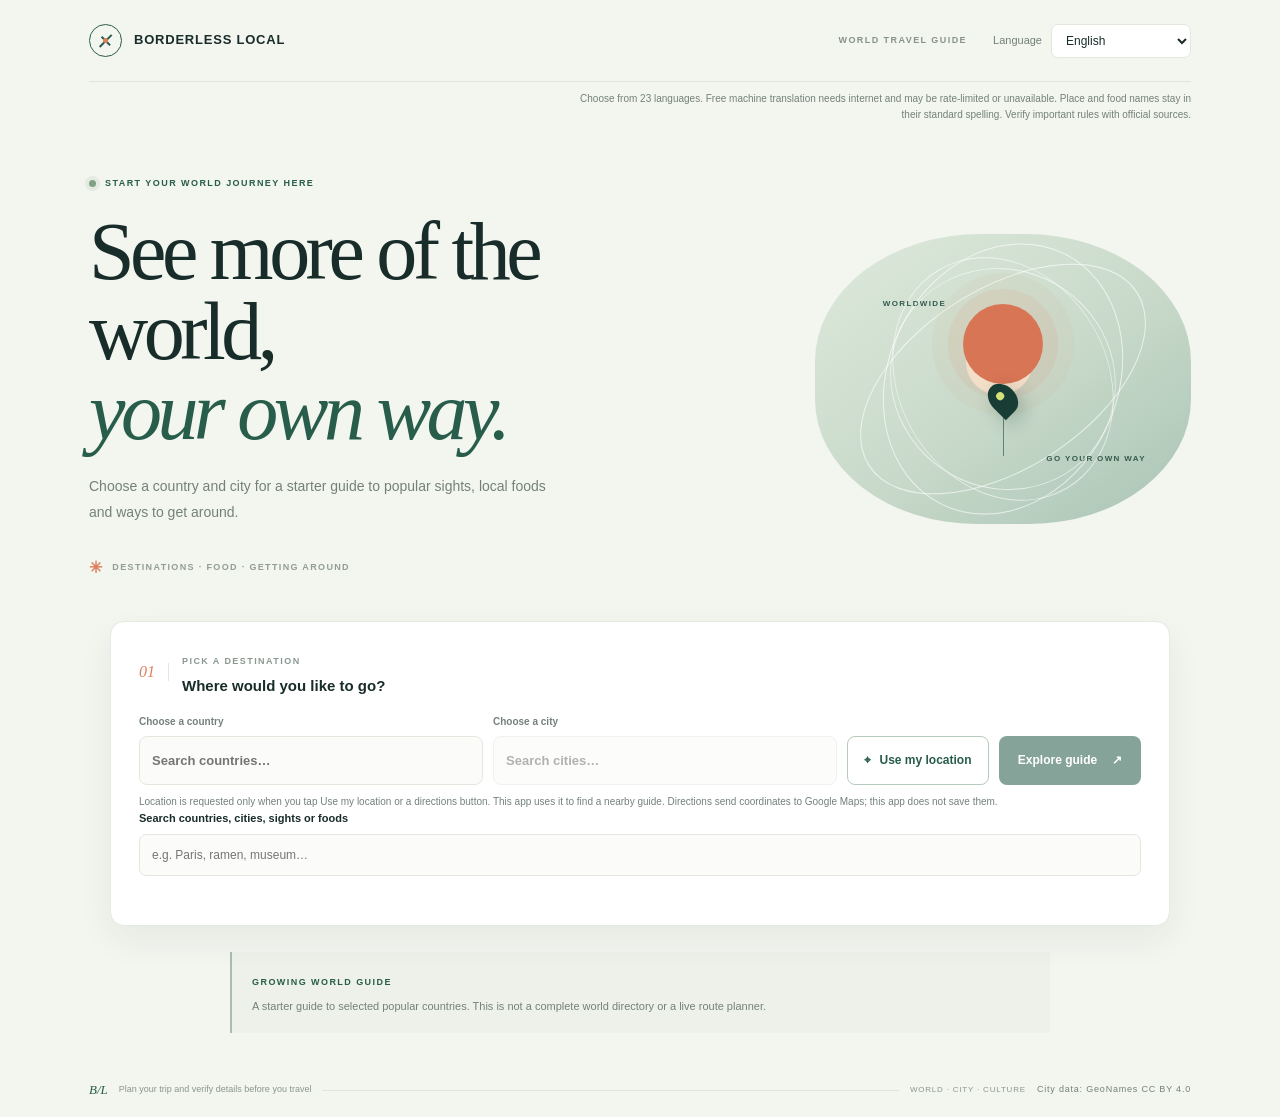
==== src/main/resources/web/index.html @ 7c82d7f4 "Prepare Borderless Local Assistant for publishing" ====
<!doctype html>
<html lang="en">
<head>
  <meta charset="utf-8">
  <meta name="viewport" content="width=device-width, initial-scale=1">
  <meta name="theme-color" content="#f3f5ef">
  <meta name="description" content="Explore destination guides, local food, getting around and location-based directions around the world.">
  <title>Borderless Local — World Travel Guide</title>
  <link rel="stylesheet" href="styles.css?v=world-cities-2">
  <script src="cities500.js?v=world-cities-2" defer></script>
  <script src="script.js?v=world-cities-2" defer></script>
</head>
<body>
  <main class="shell">
    <header class="topbar">
      <a class="brand" href="/" aria-label="Borderless Local home">
        <span class="brand-mark" aria-hidden="true"><span></span></span>
        <span class="brand-name">Borderless <b>Local</b></span>
      </a>
      <div class="header-tools">
        <span class="header-note" id="header-note">WORLD TRAVEL GUIDE</span>
        <label class="language-wrap"><span id="language-label">ভাষা</span>
          <select id="language" aria-labelledby="language-label">
            <option value="bn">বাংলা</option><option value="en" selected>English</option>
            <option value="ja">日本語</option><option value="my">မြန်မာ</option>
            <option value="zh">中文</option><option value="ko">한국어</option>
            <option value="vi">Tiếng Việt</option><option value="th">ไทย</option>
            <option value="id">Bahasa Indonesia</option><option value="ms">Bahasa Melayu</option>
            <option value="tl">Filipino</option><option value="hi">हिन्दी</option>
            <option value="ur">اردو</option><option value="ar">العربية</option>
            <option value="fr">Français</option><option value="de">Deutsch</option>
            <option value="es">Español</option><option value="pt">Português</option>
            <option value="ru">Русский</option><option value="it">Italiano</option>
            <option value="ne">नेपाली</option><option value="si">සිංහල</option>
            <option value="km">ខ្មែរ</option>
          </select>
        </label>
      </div>
    </header>
    <p class="language-note" id="language-note">Interface is available in English and Bengali. Other language choices currently use English; destination names and guide details are in English.</p>

    <section class="hero">
      <div class="hero-copy">
        <div class="eyebrow"><span class="status-dot"></span><span id="eyebrow-text">START YOUR WORLD JOURNEY HERE</span></div>
        <h1 id="headline">See more of the world,<br><em>your own way.</em></h1>
        <p id="intro">Choose a country and city for a starter guide to popular sights, local foods and ways to get around.</p>
        <div class="hero-footnote"><span class="hero-spark" aria-hidden="true">✳</span> DESTINATIONS · FOOD · GETTING AROUND</div>
      </div>
      <div class="hero-art" aria-hidden="true"><div class="art-orbit orbit-one"></div><div class="art-orbit orbit-two"></div><div class="art-sun"></div><div class="art-pin"><span></span></div><div class="art-label label-top">WORLDWIDE</div><div class="art-label label-bottom">GO YOUR OWN WAY</div><div class="art-line"></div></div>
    </section>

    <section class="search-panel picker" aria-label="Choose a destination">
      <div class="panel-heading"><span class="panel-number">01</span><div><span class="eyebrow" id="select-kicker">PICK A DESTINATION</span><h2 id="country-label">Where would you like to go?</h2></div></div>
      <div class="destination-row">
        <div class="country-field-wrap">
          <label class="destination-field"><span id="country-field-label">Country</span><input id="country" type="search" autocomplete="off" placeholder="Search countries…" aria-labelledby="country-field-label" role="combobox" aria-autocomplete="list" aria-controls="country-options-list" aria-expanded="false"></label>
          <div id="country-picker" class="country-picker" hidden><div id="country-options-list" class="country-options-list" role="listbox" aria-label="Matching countries"></div></div>
        </div>
        <div class="city-field-wrap">
          <label class="destination-field"><span id="city-field-label">City</span><input id="city" type="search" autocomplete="off" placeholder="Search cities…" aria-labelledby="city-field-label" disabled></label>
          <div id="city-picker" class="city-picker" hidden aria-label="Available cities"><div id="city-count" class="city-picker-count"></div><div id="city-options-list" class="city-options-list" role="listbox" aria-label="Cities"></div></div>
        </div>
        <button id="location-button" class="location-button" type="button"><span aria-hidden="true">⌖</span><span id="location-button-text">Use my location</span></button>
        <button id="show-button" type="button"><span id="button-text">Explore guide</span><span aria-hidden="true">↗</span></button>
      </div>
      <p class="location-privacy" id="location-privacy">Your location is requested only when you tap a location or directions button. Directions send your coordinates to Google Maps; this app does not save them.</p>
      <label class="search-label" for="search" id="search-label">Search countries, cities, sights or foods</label>
      <input id="search" type="search" autocomplete="off" placeholder="e.g. Paris, ramen, museum…">
      <p class="status" id="status" role="status" aria-live="polite"></p>
    </section>

    <section id="results" class="results" hidden>
      <div class="result-heading"><div><span class="eyebrow" id="guide-kicker">DESTINATION GUIDE</span><h2 id="destination-title"></h2><p id="destination-subtitle"></p></div><span class="result-index">TRAVEL NOTES <span>↘</span></span></div>
      <div class="travel-grid">
        <article class="info-card places-card"><div class="card-title"><span class="card-icon">✳</span><div><span class="eyebrow" id="places-kicker">SEE & DO</span><h3 id="places-title">Places to explore</h3></div></div><div id="places-list" class="entry-list"></div></article>
        <article class="info-card food-card"><div class="card-title"><span class="card-icon">⌁</span><div><span class="eyebrow" id="food-kicker">LOCAL FLAVOURS</span><h3 id="food-title">Local foods</h3></div></div><div id="food-list" class="entry-list"></div></article>
        <article class="info-card transit-card"><div class="card-title"><span class="card-icon transit-icon">↗</span><div><span class="eyebrow" id="transit-kicker">GETTING AROUND</span><h3 id="transit-title">Getting around</h3></div></div><div id="transit-list" class="entry-list"></div></article>
        <article class="info-card database-guide-card no-translate" id="database-guide-card" hidden>
          <div class="card-title"><span class="card-icon">↳</span><div><span class="eyebrow">LOCAL DATABASE</span><h3>Saved rules & transit notes</h3></div></div>
          <div class="database-guide-columns">
            <section><h4>Rules & etiquette</h4><div id="database-rules" class="entry-list"></div></section>
            <section><h4>Transit guides</h4><div id="database-transit" class="entry-list"></div></section>
          </div>
        </article>
      </div>
      <p class="accuracy-note" id="accuracy-note">This is starter trip-planning information. Transit, opening hours, tickets, visa and safety rules can change. Check official local or transport sources before travelling.</p>
    </section>
    <section class="coverage-note"><span class="eyebrow">GROWING WORLD GUIDE</span><p id="coverage-copy">A starter guide to selected popular countries. This is not a complete world directory or a live route planner.</p></section>
    <footer><span class="footer-brand">B/L</span><span id="footer-copy">Plan your trip and verify details before you travel</span><span class="footer-line"></span><span>WORLD · CITY · CULTURE</span><a class="geo-credit" href="https://www.geonames.org/" target="_blank" rel="noopener">City data: GeoNames CC BY 4.0</a></footer>
  </main>
</body>
</html>
---- src/main/resources/web/styles.css ----
:root{color-scheme:light;--ink:#182c29;--muted:#74817a;--paper:#f3f5ef;--card:#fff;--line:#e3e8df;--green:#285d4b;--green-dark:#173d34;--lime:#d4e17a;--orange:#dc805c;--serif:'Iowan Old Style','Palatino Linotype',Georgia,serif;--sans:'Segoe UI','Noto Sans Bengali','Noto Sans JP','Noto Sans Myanmar',sans-serif}
*{box-sizing:border-box}
html{scroll-behavior:smooth}
body{margin:0;background:var(--paper);color:var(--ink);font:15px/1.55 var(--sans)}
button,input,select{font:inherit}
a{color:inherit}
.shell{max-width:1190px;min-height:100vh;margin:0 auto;padding:0 44px;display:flex;flex-direction:column}
.topbar{height:82px;display:flex;align-items:center;justify-content:space-between;border-bottom:1px solid #dfe5dc}
.language-note{max-width:620px;margin:9px 0 0 auto;color:var(--muted);font-size:10px;line-height:1.55;text-align:right}
.brand{display:inline-flex;align-items:center;gap:12px;color:var(--ink);text-decoration:none}
.brand-mark{width:33px;height:33px;border:1.5px solid var(--green);border-radius:50%;display:grid;place-items:center;position:relative}
.brand-mark:before,.brand-mark:after{content:'';position:absolute;width:17px;height:1.5px;background:var(--green);transform:rotate(-45deg)}
.brand-mark:after{transform:rotate(45deg);width:12px}
.brand-mark span{width:5px;height:5px;border-radius:50%;background:var(--orange);z-index:1}
.brand-name{font-size:13px;font-weight:700;letter-spacing:.06em;text-transform:uppercase}
.brand-name span{font-weight:400;color:var(--green);margin-left:4px}
.header-tools{display:flex;align-items:center;gap:26px}
.header-note,.eyebrow{font-size:9px;line-height:1.4;letter-spacing:.16em;font-weight:700;color:var(--green);text-transform:uppercase}
.header-note{color:#88928c}
.language-wrap{display:flex;align-items:center;gap:9px;color:var(--muted);font-size:11px}
.language-wrap select{max-width:140px;padding:8px 28px 8px 10px;border:1px solid var(--line);border-radius:7px;background:#fff;color:var(--ink);font-size:12px}
.hero{min-height:360px;display:grid;grid-template-columns:1.3fr .7fr;align-items:center;gap:28px;padding:45px 0 30px}
.hero-copy{max-width:640px;padding:10px 0}
.hero-copy>.eyebrow{display:flex;align-items:center;gap:9px}
.status-dot{width:7px;height:7px;border-radius:50%;background:#80a284;box-shadow:0 0 0 4px #80a28420}
h1{font:500 clamp(48px,7vw,82px)/.98 var(--serif);letter-spacing:-.055em;margin:22px 0 20px}
h1 em{font-weight:500;color:var(--green);white-space:nowrap}
.hero-copy>p{max-width:480px;margin:0;color:var(--muted);font-size:14px;line-height:1.9}
.hero-footnote{margin-top:30px;display:flex;align-items:center;gap:9px;font-size:9px;font-weight:700;letter-spacing:.15em;color:#929d96}
.hero-spark{font-size:16px;color:var(--orange)}
.hero-art{position:relative;height:290px;overflow:hidden;border-radius:44% 44% 43% 43%;background:radial-gradient(circle at 49% 44%,#f6efdb 0 13%,transparent 13.5%),linear-gradient(145deg,#dde9dc,#c8d9c9 55%,#a9c4b4);isolation:isolate}
.hero-art:before,.hero-art:after{content:'';position:absolute;inset:18px 32px;border:1px solid #fff9;border-radius:50%;transform:rotate(-30deg) scaleX(.67)}
.hero-art:after{inset:36px 17px;transform:rotate(35deg) scaleX(.67)}
.art-orbit{position:absolute;border:1px solid #ffffffa6;border-radius:50%;z-index:-1}
.orbit-one{width:320px;height:180px;left:50%;top:50%;transform:translate(-50%,-50%) rotate(-33deg)}
.orbit-two{width:230px;height:280px;left:50%;top:50%;transform:translate(-50%,-50%) rotate(26deg)}
.art-sun{position:absolute;width:80px;height:80px;border-radius:50%;background:#d87555;left:50%;top:38%;transform:translate(-50%,-50%);box-shadow:0 0 0 15px #d8755518,0 0 0 31px #d875550d}
.art-pin{position:absolute;left:50%;top:57%;width:26px;height:34px;background:var(--green-dark);border-radius:50% 50% 50% 0;transform:translate(-50%,-50%) rotate(-45deg);box-shadow:0 8px 18px #173d3440}
.art-pin span{position:absolute;width:8px;height:8px;left:9px;top:9px;border-radius:50%;background:var(--lime)}
.art-line{position:absolute;width:1px;height:45px;background:var(--green-dark);left:50%;top:61%;opacity:.55}
.art-label{position:absolute;font-size:8px;letter-spacing:.17em;font-weight:700;color:#355b4d}
.label-top{left:18%;top:22%}.label-bottom{right:12%;bottom:20%}
.search-panel{position:relative;background:var(--card);border:1px solid #e6e9e1;border-radius:14px;padding:25px 28px 22px;box-shadow:0 14px 34px #244f3810;max-width:820px;width:100%;margin:0 auto 26px}
.panel-heading{display:flex;align-items:center;gap:13px;margin-bottom:17px}
.panel-number{font:italic 16px var(--serif);color:var(--orange);border-right:1px solid var(--line);padding-right:13px}
.panel-heading .eyebrow{color:#8b9890}
.panel-heading h2{font-size:15px;margin:4px 0 0;font-weight:600}
.city-row{display:flex;gap:10px}
.select-wrap{position:relative;flex:1;min-width:0}
.field-icon{position:absolute;left:14px;top:50%;transform:translateY(-50%);color:var(--green);font-size:20px;pointer-events:none}
.city-row select{height:49px;width:100%;appearance:none;border:1px solid var(--line);border-radius:8px;padding:0 38px;background:#fbfcf9;color:var(--ink)}
.select-wrap:after{content:'⌄';position:absolute;right:15px;top:50%;transform:translateY(-55%);color:var(--muted);pointer-events:none}
.picker button{border:0;border-radius:8px;background:var(--green);color:#fff;padding:0 18px;min-width:148px;font-size:12px;font-weight:700;display:flex;align-items:center;justify-content:center;gap:15px;cursor:pointer;transition:background .2s,transform .2s}
.picker button:hover:not(:disabled){background:var(--green-dark);transform:translateY(-1px)}
.picker button:disabled,.picker select:disabled,.picker input:disabled{opacity:.56;cursor:not-allowed}
.search-divider{display:flex;align-items:center;gap:12px;margin:20px 0 13px;color:#9aa39c;font-size:8px;font-weight:700;letter-spacing:.15em}
.search-divider:before,.search-divider:after{content:'';height:1px;background:var(--line);flex:1}
.search-label{display:block;font-size:11px;font-weight:600;margin:0 0 7px}
.picker input[type=search]{width:100%;height:42px;border:1px solid var(--line);border-radius:7px;padding:0 12px;background:#fbfcf9;color:var(--ink);font-size:12px;outline:none}
.picker input[type=search]:focus,.city-row select:focus,.language-wrap select:focus{border-color:#7a9a83;box-shadow:0 0 0 3px #285d4b16;outline:none}
.live-search-row{position:relative;display:flex;gap:8px;margin-top:9px}
.live-search-row .search-icon{z-index:1}
.live-search-row input{height:46px!important;padding-left:43px!important;flex:1;min-width:0;font-size:13px!important;background:#fff!important}
.picker .live-search-row button{min-width:112px;height:46px;padding:0 16px}
.live-search-note{font-size:10px;line-height:1.7;color:#8b9690;margin:8px 0 0}
.status{font-size:11px;color:var(--muted);margin:7px 0 0;min-height:16px}
.status.error{color:#a44137}
.results{padding:36px 0 10px}
.result-heading{display:flex;justify-content:space-between;align-items:end;margin-bottom:18px;padding:0 2px}
.result-heading h2{font:500 38px/1.15 var(--serif);letter-spacing:-.035em;margin:5px 0 0}
.result-index{font-size:8px;font-weight:700;letter-spacing:.13em;color:#89958e}
.result-index span{font-size:16px;color:var(--orange);margin-left:5px}
.live-results{background:#e9eee5;border:1px solid #dce5da;border-radius:14px;padding:22px;margin:0 0 16px}
.live-section-head{display:flex;align-items:center;justify-content:space-between;border-bottom:1px solid #d8e0d5;padding-bottom:14px}
.live-section-head .eyebrow{color:#72877a}
.live-section-head h3{font:500 25px/1.2 var(--serif);margin:4px 0 0}
.live-mark{font:italic 24px var(--serif);color:var(--green);width:43px;height:43px;border:1px solid #b9cbbd;border-radius:50%;display:grid;place-items:center}
.live-answer{white-space:pre-wrap;font-size:13px;line-height:1.9;color:#344940;margin:16px 0}
.source-list{display:flex;flex-wrap:wrap;gap:7px;margin:12px 0}
.source-heading,.place-heading{font-size:11px;margin:16px 0 8px;color:var(--green-dark)}
.source-link{font-size:10px;color:var(--green);padding:6px 10px;border:1px solid #ccd9cd;border-radius:20px;text-decoration:none;background:#ffffff85}
.source-link:hover,.place-link:hover{text-decoration:underline}
.place-grid{display:grid;grid-template-columns:repeat(2,minmax(0,1fr));gap:12px}
.place-heading{grid-column:1/-1}
.place-card{background:#fff;border:1px solid #e2e8df;border-radius:11px;overflow:hidden;min-width:0;box-shadow:0 5px 16px #244f3808}
.place-card>img{width:100%;height:190px;object-fit:cover;background:#e6ede5;display:block}
.place-body{padding:14px 15px 13px}
.place-body h4{margin:0 0 5px;font-size:14px;line-height:1.4}
.place-address,.place-coordinates,.photo-credit,.map-credit{font-size:10px;line-height:1.6;color:#77847c;margin:0 0 7px}
.place-coordinates{font-variant-numeric:tabular-nums}
.place-actions{display:flex;flex-wrap:wrap;gap:7px;margin:10px 0}
.place-link{font-size:10px;color:var(--green);font-weight:700;text-decoration:none;padding:7px 9px;background:#eef3ea;border-radius:6px}
.map-preview{border-top:1px solid #edf0eb;padding-top:8px;margin-top:8px}
.map-preview summary{font-size:10px;color:var(--green);font-weight:700;cursor:pointer;list-style:none}
.map-preview summary::-webkit-details-marker{display:none}
.map-preview summary:after{content:'＋';float:right;font-size:13px}
.map-preview[open] summary:after{content:'−'}
.map-preview iframe{width:100%;height:195px;border:0;border-radius:7px;margin-top:8px;background:var(--paper)}
.map-credit{margin:3px 0 0;text-align:right}
.photo-credit{font-size:9px;margin:8px 0 0}
.photo-credit a{color:var(--green)}
.live-config-hint{background:#fff;border:1px solid #dce5da;border-radius:7px;padding:11px 13px;font-size:11px;line-height:1.7;color:var(--muted);margin:14px 0 0}
.card-grid{display:grid;grid-template-columns:1fr 1fr;gap:14px}
.info-card{background:var(--card);border:1px solid #e5e9e1;border-radius:12px;padding:20px 21px;min-height:170px}
.transit-card{background:#f9f8f2}
.card-title{display:flex;gap:12px;align-items:center;padding-bottom:13px;border-bottom:1px solid var(--line)}
.card-icon{display:grid;place-items:center;width:35px;height:35px;border-radius:9px;background:#edf2e9;color:var(--green);font-size:19px}
.transit-icon{background:#f3ebe3;color:var(--orange)}
.card-title h3{margin:3px 0 0;font-size:14px;font-weight:600}
.card-title .eyebrow{font-size:8px;color:#849188}
.entry-list{padding-top:3px}
.entry{padding:12px 0 10px;border-bottom:1px solid #eef0eb}
.entry:last-child{border-bottom:0;padding-bottom:3px}
.entry h4{font-size:12px;margin:0 0 4px;font-weight:700}
.recommendation-card{padding:12px 0 13px}
.recommendation-image{display:block;width:100%;height:142px;object-fit:cover;border-radius:8px;margin:8px 0 3px;background:#e9eee7}
.recommendation-image[hidden],.photo-fallback[hidden]{display:none!important}
.photo-fallback{display:grid;place-items:center;width:100%;height:142px;margin:8px 0 3px;border-radius:8px;background:linear-gradient(135deg,#e8eee8,#f4efe2);color:#65756b;font-size:10px;text-align:center}
.image-credit{display:block;width:max-content;margin-top:3px;color:#77857c;font-size:9px;text-decoration:underline}
.listing-note{font-size:10px!important;line-height:1.6!important;margin:4px 0 8px!important;color:var(--muted)}
.food-discovery-heading{margin:16px 0 2px;padding-top:12px;border-top:1px solid var(--line);font-size:12px}
.food-shop-heading{margin:10px 0 5px;font-size:11px;font-weight:700;color:var(--green-dark)}
.food-shop-results{margin:10px 0 2px;padding:9px 10px;border:1px solid var(--line);border-radius:8px;background:#f7f8f3}
.food-shop-results h6{margin:0 0 6px;font-size:10px;color:var(--green-dark)}
.food-shop-entry{padding:7px 0;border-top:1px solid var(--line)}
.food-shop-entry strong{display:block;font-size:10px}
.directions-link{border:0;cursor:pointer;font-family:inherit}
.directions-link:focus-visible,.entry-link:focus-visible{outline:3px solid #9ab7a3;outline-offset:2px}
.entry p{font-size:11px;line-height:1.8;color:var(--muted);margin:0;white-space:pre-wrap}
.entry-tag{font-size:8px;text-transform:uppercase;color:var(--orange);font-weight:700;letter-spacing:.1em;margin-bottom:3px}
.empty{color:var(--muted);font-size:11px;line-height:1.7;padding:12px 0 3px}
footer{margin-top:auto;padding:33px 0 19px;display:flex;align-items:center;gap:11px;color:#8b9690;font-size:8px;letter-spacing:.1em}
.footer-brand{font:italic 13px var(--serif);color:var(--green);letter-spacing:0}
footer span:nth-child(2){letter-spacing:0;font-size:9px}
.footer-line{height:1px;background:#dfe5dc;flex:1}

@media(max-width:760px){.shell{padding:0 24px}.hero{min-height:320px;grid-template-columns:1.2fr .8fr;gap:12px}.hero-art{height:235px}.result-heading h2{font-size:33px}}
@media(max-width:560px){.shell{padding:0 17px}.topbar{height:68px}.header-note{display:none}.header-tools{gap:10px}.language-wrap select{max-width:112px}.language-note{margin:8px 0 0;font-size:9px;text-align:left}.hero{min-height:auto;grid-template-columns:1fr;padding:32px 0 24px}.hero-art{height:170px;width:80%;max-width:300px;justify-self:center;margin:2px 0 8px}.hero-copy{padding:0}.hero-copy>p{font-size:13px}.hero-footnote{margin-top:19px;letter-spacing:.1em}.art-sun{width:60px;height:60px}.search-panel{padding:20px 17px;margin-bottom:15px}.city-row{flex-direction:column}.city-row button{height:46px;width:100%}.live-search-row{flex-direction:column}.picker .live-search-row button{height:44px;width:100%}.result-heading{align-items:center}.result-heading h2{font-size:30px}.result-index{font-size:7px}.live-results{padding:16px}.place-grid,.card-grid{grid-template-columns:1fr}.place-card>img{height:200px}.info-card{padding:17px}footer{flex-wrap:wrap;line-height:1.8;padding-top:26px}footer .footer-line{display:none}footer span:last-child{width:100%;padding-left:24px}}
.destination-row{display:grid;grid-template-columns:1fr 1fr auto;gap:10px;align-items:end}
.destination-field{display:grid;gap:6px;font-size:10px;font-weight:700;color:var(--muted)}
.destination-field select,.destination-field input[type=search]{height:49px;width:100%;border:1px solid var(--line);border-radius:8px;padding:0 12px;background:#fbfcf9;color:var(--ink);font-size:13px;min-width:0}
.destination-row select:focus,.destination-row input:focus,.picker input[type=search]:focus,.language-wrap select:focus{border-color:#7a9a83;box-shadow:0 0 0 3px #285d4b16;outline:none}
.picker .destination-row button{height:49px;min-width:142px}
.travel-grid{display:grid;grid-template-columns:repeat(3,minmax(0,1fr));gap:14px}
.database-guide-card{grid-column:1/-1;min-height:0}
.database-guide-columns{display:grid;grid-template-columns:1fr 1fr;gap:24px}
.database-guide-columns section>h4{font-size:12px;margin:13px 0 2px;color:var(--green-dark)}
.result-heading{align-items:center}
.result-heading h2{margin:6px 0 2px}
.result-heading p{color:var(--muted);font-size:11px;margin:0}
.entry-link{display:inline-block;margin-top:7px;font-size:10px;color:var(--green);font-weight:700;text-decoration:none;padding:5px 8px;background:#eef3ea;border-radius:6px}
.entry-link:hover{text-decoration:underline}
.accuracy-note{max-width:850px;margin:16px auto 0;color:var(--muted);font-size:10px;line-height:1.8}
.coverage-note{max-width:820px;width:100%;margin:0 auto 16px;padding:16px 20px;border-left:2px solid #a7bea9;background:#edf1e9}
.coverage-note p{margin:6px 0 0;color:var(--muted);font-size:11px;line-height:1.8}
#search{margin-bottom:4px}
@media(max-width:760px){.travel-grid{grid-template-columns:1fr 1fr}.destination-row{grid-template-columns:1fr 1fr}.destination-row button{grid-column:1/-1}.picker .destination-row button{width:100%}}
@media(max-width:560px){.destination-row{grid-template-columns:1fr}.destination-row button{grid-column:auto}.picker .destination-row button{height:46px}.travel-grid{grid-template-columns:1fr}.result-heading{align-items:flex-start}.result-index{display:none}.coverage-note{padding:14px 16px}}
@media(max-width:560px){.recommendation-image,.photo-fallback{height:190px}}
.search-panel{max-width:1060px}
.destination-row{grid-template-columns:minmax(0,1fr) minmax(0,1fr) auto auto}
.picker .location-button{min-width:160px;border:1px solid #b7cbbc;background:#fff;color:var(--green);padding:0 12px;gap:8px}
.picker .location-button:hover:not(:disabled){background:#edf3ed;color:var(--green-dark)}
.location-privacy{margin:9px 0 0;color:var(--muted);font-size:10px;line-height:1.65}
.city-field-wrap{position:relative;min-width:0}
.country-field-wrap{position:relative;min-width:0}
.country-picker{position:absolute;top:calc(100% + 5px);left:0;right:0;z-index:30;padding:8px;border:1px solid var(--line);border-radius:9px;background:#fff;box-shadow:0 12px 30px #102c2225}
.country-picker[hidden]{display:none}
.country-options-list{display:grid;gap:5px;max-height:230px;overflow:auto;overscroll-behavior:contain}
.country-option{width:100%;min-height:38px;border:1px solid transparent;border-radius:7px;background:#fff;color:var(--ink);padding:8px 10px;text-align:left;font-size:11px;cursor:pointer}
.country-option:hover,.country-option[aria-selected=true]{border-color:#7a9a83;background:#e8f0e8;color:var(--green-dark)}
.city-picker{position:absolute;top:calc(100% + 5px);left:0;right:0;z-index:20;display:block;margin:0;padding:9px;border:1px solid var(--line);border-radius:9px;background:#fff;box-shadow:0 12px 30px #102c2225}
.city-picker[hidden]{display:none}
.city-picker-count{margin:0 0 7px;color:var(--muted);font-size:10px;line-height:1.5}
.city-options-list{display:grid;grid-template-columns:repeat(2,minmax(0,1fr));gap:6px;max-height:240px;overflow:auto;overscroll-behavior:contain}
.city-option{min-height:36px;border:1px solid var(--line);border-radius:7px;background:#fff;color:var(--ink);padding:7px 10px;text-align:left;font-size:11px;cursor:pointer;overflow-wrap:anywhere}
.city-option:hover,.city-option[aria-selected=true]{border-color:#7a9a83;background:#e8f0e8;color:var(--green-dark)}
.city-empty{grid-column:1/-1;color:var(--muted);font-size:11px;padding:8px}
.directory-entry{border-top:1px solid var(--line);padding:10px 0}
.geo-credit{font-size:9px;color:var(--muted);text-decoration:none}
.geo-credit:hover{text-decoration:underline}
@media(max-width:560px){.city-options-list{grid-template-columns:1fr 1fr;max-height:200px}.destination-field input[type=search]{font-size:16px}.city-picker{left:0;right:0}}
@media(max-width:760px){.destination-row{grid-template-columns:1fr 1fr}.destination-row #location-button{grid-column:1}.destination-row #show-button{grid-column:2}.picker .destination-row button{min-width:0;width:100%;padding:0 8px}}
@media(max-width:560px){.destination-row{grid-template-columns:1fr}.destination-row #location-button,.destination-row #show-button{grid-column:auto}.picker .destination-row button{height:46px}}
@media(max-width:560px){.database-guide-columns{grid-template-columns:1fr;gap:0}}
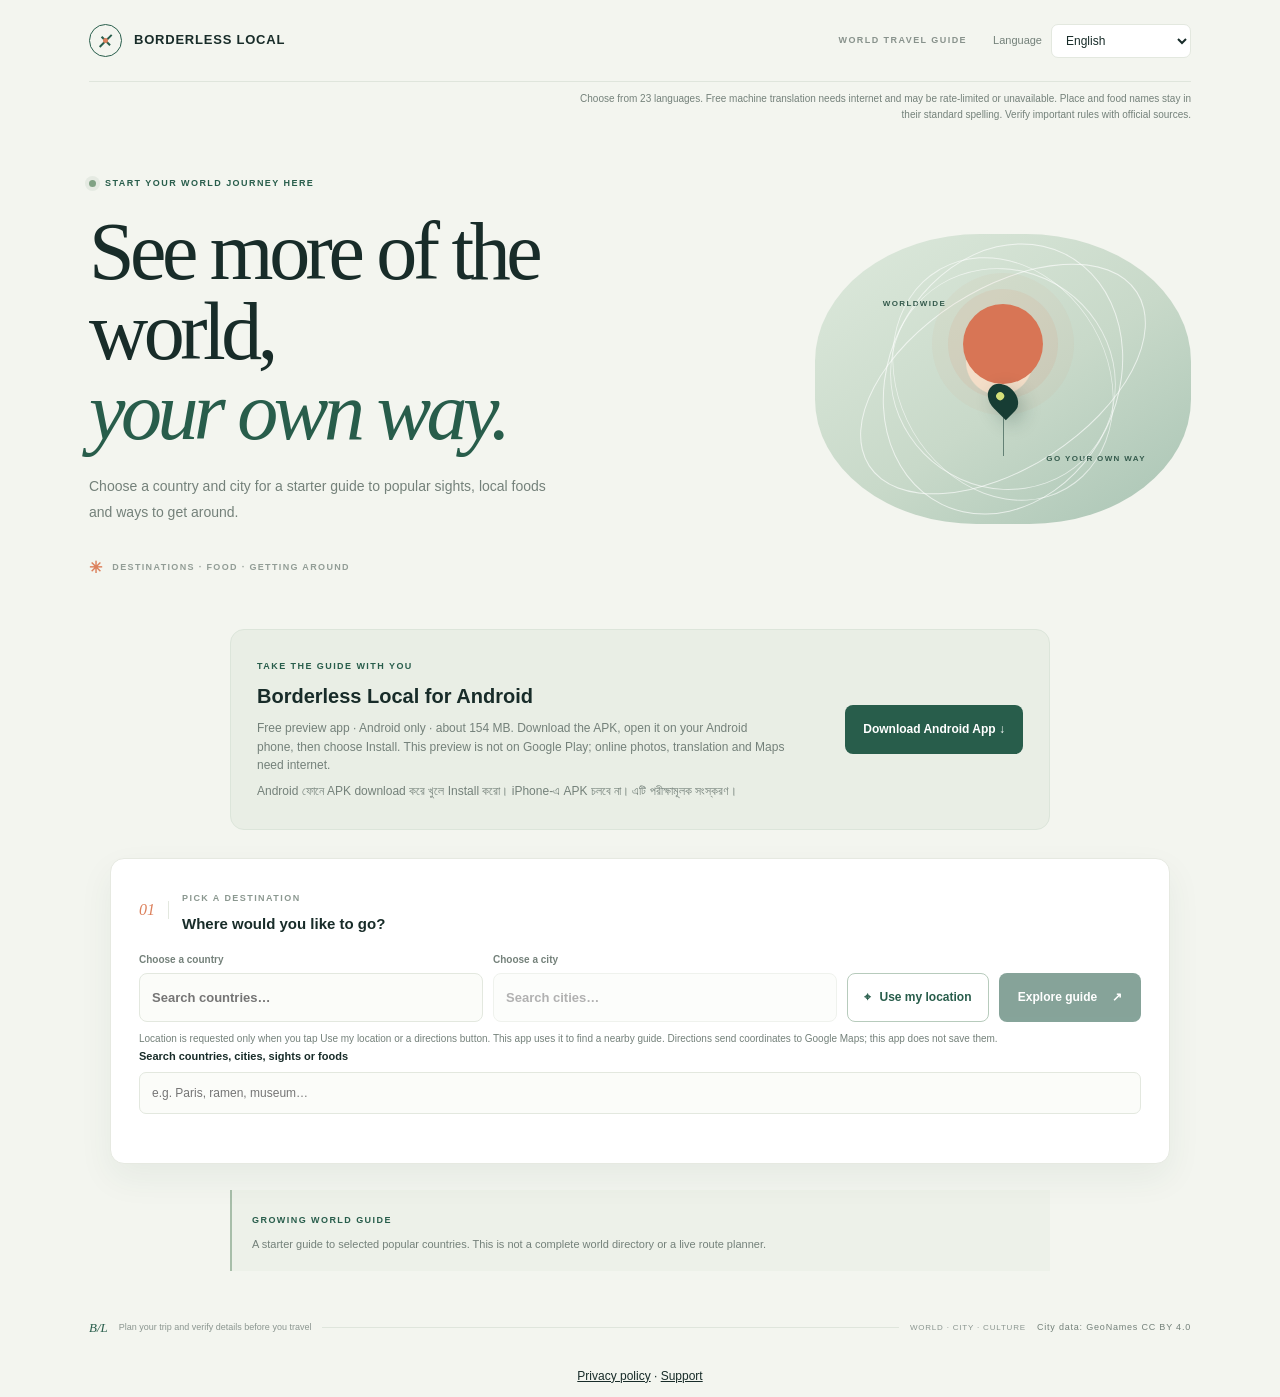
==== commit afa3ee54: "Add free Android APK download and privacy page" ====
--- a/src/main/resources/web/index.html
+++ b/src/main/resources/web/index.html
@@ -49,6 +49,10 @@
       <div class="hero-art" aria-hidden="true"><div class="art-orbit orbit-one"></div><div class="art-orbit orbit-two"></div><div class="art-sun"></div><div class="art-pin"><span></span></div><div class="art-label label-top">WORLDWIDE</div><div class="art-label label-bottom">GO YOUR OWN WAY</div><div class="art-line"></div></div>
     </section>
 
+    <section class="android-download" aria-label="Download Android app">
+      <div><span class="eyebrow">TAKE THE GUIDE WITH YOU</span><h2>Borderless Local for Android</h2><p>Free preview app · Android only · about 154 MB. Download the APK, open it on your Android phone, then choose Install. This preview is not on Google Play; online photos, translation and Maps need internet.</p><p lang="bn">Android ফোনে APK download করে খুলে Install করো। iPhone-এ APK চলবে না। এটি পরীক্ষামূলক সংস্করণ।</p></div>
+      <a class="android-download-button" href="https://github.com/mahbubhasanoly5-arch/borderless-local-assistant/releases/download/v0.3.0-preview/Borderless-Local-website-debug.apk">Download Android App ↓</a>
+    </section>
     <section class="search-panel picker" aria-label="Choose a destination">
       <div class="panel-heading"><span class="panel-number">01</span><div><span class="eyebrow" id="select-kicker">PICK A DESTINATION</span><h2 id="country-label">Where would you like to go?</h2></div></div>
       <div class="destination-row">
@@ -87,6 +91,7 @@
     </section>
     <section class="coverage-note"><span class="eyebrow">GROWING WORLD GUIDE</span><p id="coverage-copy">A starter guide to selected popular countries. This is not a complete world directory or a live route planner.</p></section>
     <footer><span class="footer-brand">B/L</span><span id="footer-copy">Plan your trip and verify details before you travel</span><span class="footer-line"></span><span>WORLD · CITY · CULTURE</span><a class="geo-credit" href="https://www.geonames.org/" target="_blank" rel="noopener">City data: GeoNames CC BY 4.0</a></footer>
+    <p style="text-align:center;font-size:12px"><a href="privacy.html">Privacy policy</a> · <a href="mailto:mahbubhasanoly@gmail.com">Support</a></p>
   </main>
 </body>
 </html>
--- a/src/main/resources/web/styles.css
+++ b/src/main/resources/web/styles.css
@@ -1,5 +1,6 @@
 :root{color-scheme:light;--ink:#182c29;--muted:#74817a;--paper:#f3f5ef;--card:#fff;--line:#e3e8df;--green:#285d4b;--green-dark:#173d34;--lime:#d4e17a;--orange:#dc805c;--serif:'Iowan Old Style','Palatino Linotype',Georgia,serif;--sans:'Segoe UI','Noto Sans Bengali','Noto Sans JP','Noto Sans Myanmar',sans-serif}
 *{box-sizing:border-box}
+.android-download{display:flex;align-items:center;gap:24px;justify-content:space-between;background:#e9eee5;border:1px solid #dce5da;border-radius:14px;padding:22px 26px;margin:8px auto 28px;max-width:820px;width:100%}.android-download h2{font-size:20px;margin:6px 0}.android-download p{font-size:12px;color:var(--muted);max-width:530px;margin:7px 0}.android-download-button{display:inline-block;flex-shrink:0;border-radius:8px;padding:15px 18px;background:var(--green);color:#fff;text-decoration:none;font-size:12px;font-weight:700}.android-download-button:focus-visible{outline:3px solid var(--orange);outline-offset:3px}@media(max-width:650px){.android-download{align-items:stretch;flex-direction:column;padding:20px;gap:12px}.android-download-button{text-align:center}}
 html{scroll-behavior:smooth}
 body{margin:0;background:var(--paper);color:var(--ink);font:15px/1.55 var(--sans)}
 button,input,select{font:inherit}
@@ -155,7 +156,7 @@
 .coverage-note p{margin:6px 0 0;color:var(--muted);font-size:11px;line-height:1.8}
 #search{margin-bottom:4px}
 @media(max-width:760px){.travel-grid{grid-template-columns:1fr 1fr}.destination-row{grid-template-columns:1fr 1fr}.destination-row button{grid-column:1/-1}.picker .destination-row button{width:100%}}
-@media(max-width:560px){.destination-row{grid-template-columns:1fr}.destination-row button{grid-column:auto}.picker .destination-row button{height:46px}.travel-grid{grid-template-columns:1fr}.result-heading{align-items:flex-start}.result-index{display:none}.coverage-note{padding:14px 16px}}
+@media(max-width:560px){.destination-row{grid-template-columns:1fr}.destination-row button{grid-column:auto}.picker .destination-row button{height:46px}.travel-grid{grid-template-columns:1fr}.result-heading{align-items:flex-start}.result-index{display:none}.coverage-note{padding:14px 16px}}
 @media(max-width:560px){.recommendation-image,.photo-fallback{height:190px}}
 .search-panel{max-width:1060px}
 .destination-row{grid-template-columns:minmax(0,1fr) minmax(0,1fr) auto auto}
@@ -181,5 +182,5 @@
 .geo-credit:hover{text-decoration:underline}
 @media(max-width:560px){.city-options-list{grid-template-columns:1fr 1fr;max-height:200px}.destination-field input[type=search]{font-size:16px}.city-picker{left:0;right:0}}
 @media(max-width:760px){.destination-row{grid-template-columns:1fr 1fr}.destination-row #location-button{grid-column:1}.destination-row #show-button{grid-column:2}.picker .destination-row button{min-width:0;width:100%;padding:0 8px}}
-@media(max-width:560px){.destination-row{grid-template-columns:1fr}.destination-row #location-button,.destination-row #show-button{grid-column:auto}.picker .destination-row button{height:46px}}
+@media(max-width:560px){.destination-row{grid-template-columns:1fr}.destination-row #location-button,.destination-row #show-button{grid-column:auto}.picker .destination-row button{height:46px}}
 @media(max-width:560px){.database-guide-columns{grid-template-columns:1fr;gap:0}}
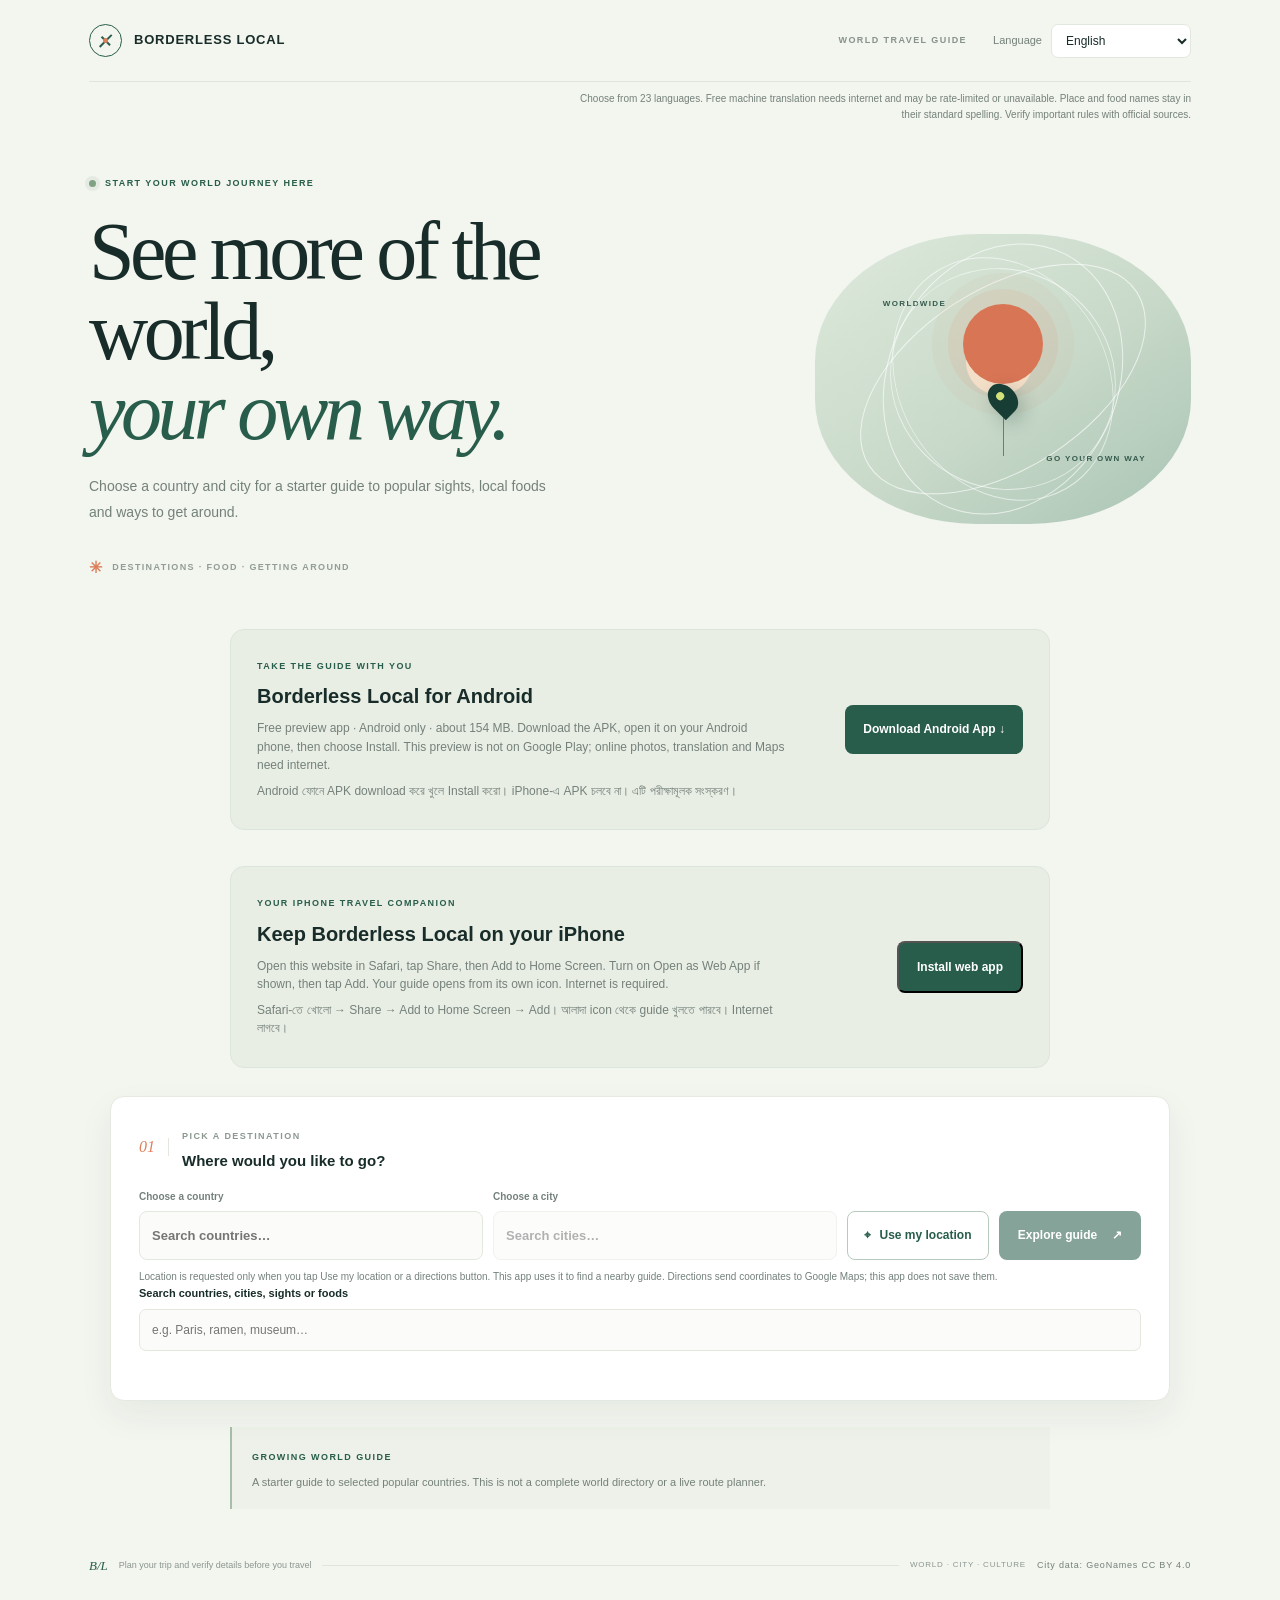
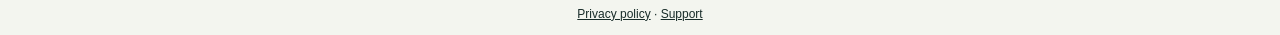
==== commit cf0c3f35: "Add public local rules, student and everyday guides" ====
--- a/src/main/resources/web/index.html
+++ b/src/main/resources/web/index.html
@@ -9,11 +9,17 @@
   <link rel="stylesheet" href="styles.css?v=world-cities-2">
   <script src="cities500.js?v=world-cities-2" defer></script>
   <script src="script.js?v=world-cities-2" defer></script>
+  <link rel="manifest" href="manifest.webmanifest">
+  <link rel="apple-touch-icon" href="apple-touch-icon.png">
+  <meta name="apple-mobile-web-app-capable" content="yes">
+  <meta name="apple-mobile-web-app-title" content="Borderless Local">
+  <meta name="apple-mobile-web-app-status-bar-style" content="default">
+  <script src="install.js" defer></script>
 </head>
 <body>
   <main class="shell">
     <header class="topbar">
-      <a class="brand" href="/" aria-label="Borderless Local home">
+      <a class="brand" href="./" aria-label="Borderless Local home">
         <span class="brand-mark" aria-hidden="true"><span></span></span>
         <span class="brand-name">Borderless <b>Local</b></span>
       </a>
@@ -53,6 +59,10 @@
       <div><span class="eyebrow">TAKE THE GUIDE WITH YOU</span><h2>Borderless Local for Android</h2><p>Free preview app · Android only · about 154 MB. Download the APK, open it on your Android phone, then choose Install. This preview is not on Google Play; online photos, translation and Maps need internet.</p><p lang="bn">Android ফোনে APK download করে খুলে Install করো। iPhone-এ APK চলবে না। এটি পরীক্ষামূলক সংস্করণ।</p></div>
       <a class="android-download-button" href="https://github.com/mahbubhasanoly5-arch/borderless-local-assistant/releases/download/v0.3.0-preview/Borderless-Local-website-debug.apk">Download Android App ↓</a>
     </section>
+    <section class="android-download" aria-label="Use on iPhone">
+      <div><span class="eyebrow">YOUR IPHONE TRAVEL COMPANION</span><h2>Keep Borderless Local on your iPhone</h2><p>Open this website in Safari, tap Share, then Add to Home Screen. Turn on Open as Web App if shown, then tap Add. Your guide opens from its own icon. Internet is required.</p><p lang="bn">Safari-তে খোলো → Share → Add to Home Screen → Add। আলাদা icon থেকে guide খুলতে পারবে। Internet লাগবে।</p><p id="install-status" role="status" aria-live="polite"></p></div>
+      <button class="android-download-button" id="install-app" type="button" hidden>Install web app</button>
+    </section>
     <section class="search-panel picker" aria-label="Choose a destination">
       <div class="panel-heading"><span class="panel-number">01</span><div><span class="eyebrow" id="select-kicker">PICK A DESTINATION</span><h2 id="country-label">Where would you like to go?</h2></div></div>
       <div class="destination-row">
@@ -79,6 +89,9 @@
         <article class="info-card places-card"><div class="card-title"><span class="card-icon">✳</span><div><span class="eyebrow" id="places-kicker">SEE & DO</span><h3 id="places-title">Places to explore</h3></div></div><div id="places-list" class="entry-list"></div></article>
         <article class="info-card food-card"><div class="card-title"><span class="card-icon">⌁</span><div><span class="eyebrow" id="food-kicker">LOCAL FLAVOURS</span><h3 id="food-title">Local foods</h3></div></div><div id="food-list" class="entry-list"></div></article>
         <article class="info-card transit-card"><div class="card-title"><span class="card-icon transit-icon">↗</span><div><span class="eyebrow" id="transit-kicker">GETTING AROUND</span><h3 id="transit-title">Getting around</h3></div></div><div id="transit-list" class="entry-list"></div></article>
+        <article class="info-card no-translate"><div class="card-title"><span class="card-icon">⌖</span><div><span class="eyebrow">EVERYDAY LOCAL GUIDE</span><h3>Local guide · স্থানীয় গাইড</h3></div></div><div id="local-guide-list" class="entry-list"></div></article>
+        <article class="info-card no-translate"><div class="card-title"><span class="card-icon">§</span><div><span class="eyebrow">RULES & REGULATIONS</span><h3>Rules · নিয়ম ও আচরণ</h3></div></div><div id="local-rules-list" class="entry-list"></div></article>
+        <article class="info-card no-translate"><div class="card-title"><span class="card-icon">↳</span><div><span class="eyebrow">STUDYING ABROAD</span><h3>Student guide · শিক্ষার্থী গাইড</h3></div></div><div id="student-guide-list" class="entry-list"></div></article>
         <article class="info-card database-guide-card no-translate" id="database-guide-card" hidden>
           <div class="card-title"><span class="card-icon">↳</span><div><span class="eyebrow">LOCAL DATABASE</span><h3>Saved rules & transit notes</h3></div></div>
           <div class="database-guide-columns">
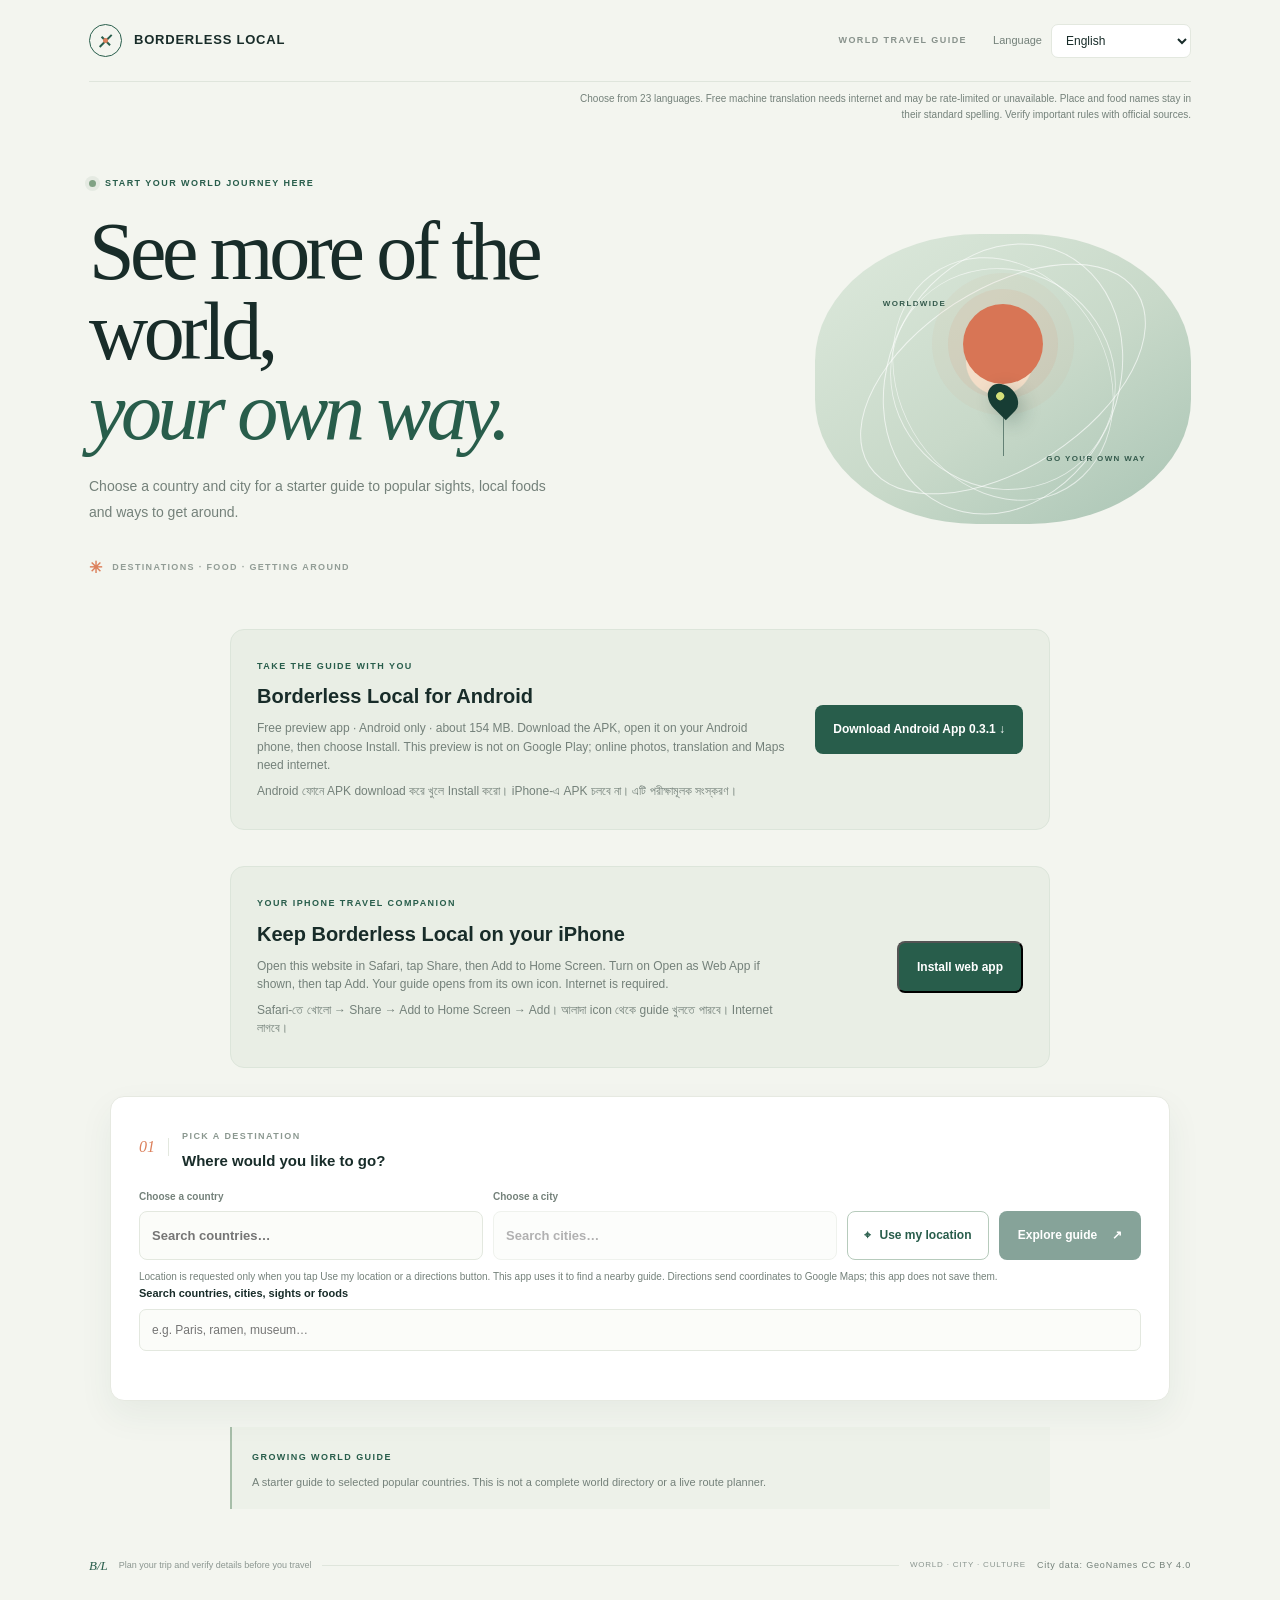
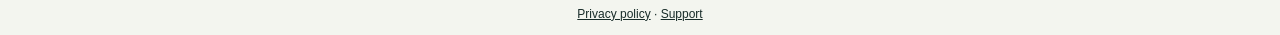
==== commit cc118654: "Update Android download and sourced country guides" ====
--- a/src/main/resources/web/index.html
+++ b/src/main/resources/web/index.html
@@ -6,9 +6,9 @@
   <meta name="theme-color" content="#f3f5ef">
   <meta name="description" content="Explore destination guides, local food, getting around and location-based directions around the world.">
   <title>Borderless Local — World Travel Guide</title>
-  <link rel="stylesheet" href="styles.css?v=world-cities-2">
-  <script src="cities500.js?v=world-cities-2" defer></script>
-  <script src="script.js?v=world-cities-2" defer></script>
+  <link rel="stylesheet" href="styles.css?v=local-guides-4">
+  <script src="cities500.js?v=local-guides-4" defer></script>
+  <script src="script.js?v=local-guides-4" defer></script>
   <link rel="manifest" href="manifest.webmanifest">
   <link rel="apple-touch-icon" href="apple-touch-icon.png">
   <meta name="apple-mobile-web-app-capable" content="yes">
@@ -57,7 +57,7 @@
 
     <section class="android-download" aria-label="Download Android app">
       <div><span class="eyebrow">TAKE THE GUIDE WITH YOU</span><h2>Borderless Local for Android</h2><p>Free preview app · Android only · about 154 MB. Download the APK, open it on your Android phone, then choose Install. This preview is not on Google Play; online photos, translation and Maps need internet.</p><p lang="bn">Android ফোনে APK download করে খুলে Install করো। iPhone-এ APK চলবে না। এটি পরীক্ষামূলক সংস্করণ।</p></div>
-      <a class="android-download-button" href="https://github.com/mahbubhasanoly5-arch/borderless-local-assistant/releases/download/v0.3.0-preview/Borderless-Local-website-debug.apk">Download Android App ↓</a>
+      <a class="android-download-button" href="https://github.com/mahbubhasanoly5-arch/borderless-local-assistant/releases/download/v0.3.1-preview/Borderless-Local-0.3.1-debug.apk">Download Android App 0.3.1 ↓</a>
     </section>
     <section class="android-download" aria-label="Use on iPhone">
       <div><span class="eyebrow">YOUR IPHONE TRAVEL COMPANION</span><h2>Keep Borderless Local on your iPhone</h2><p>Open this website in Safari, tap Share, then Add to Home Screen. Turn on Open as Web App if shown, then tap Add. Your guide opens from its own icon. Internet is required.</p><p lang="bn">Safari-তে খোলো → Share → Add to Home Screen → Add। আলাদা icon থেকে guide খুলতে পারবে। Internet লাগবে।</p><p id="install-status" role="status" aria-live="polite"></p></div>
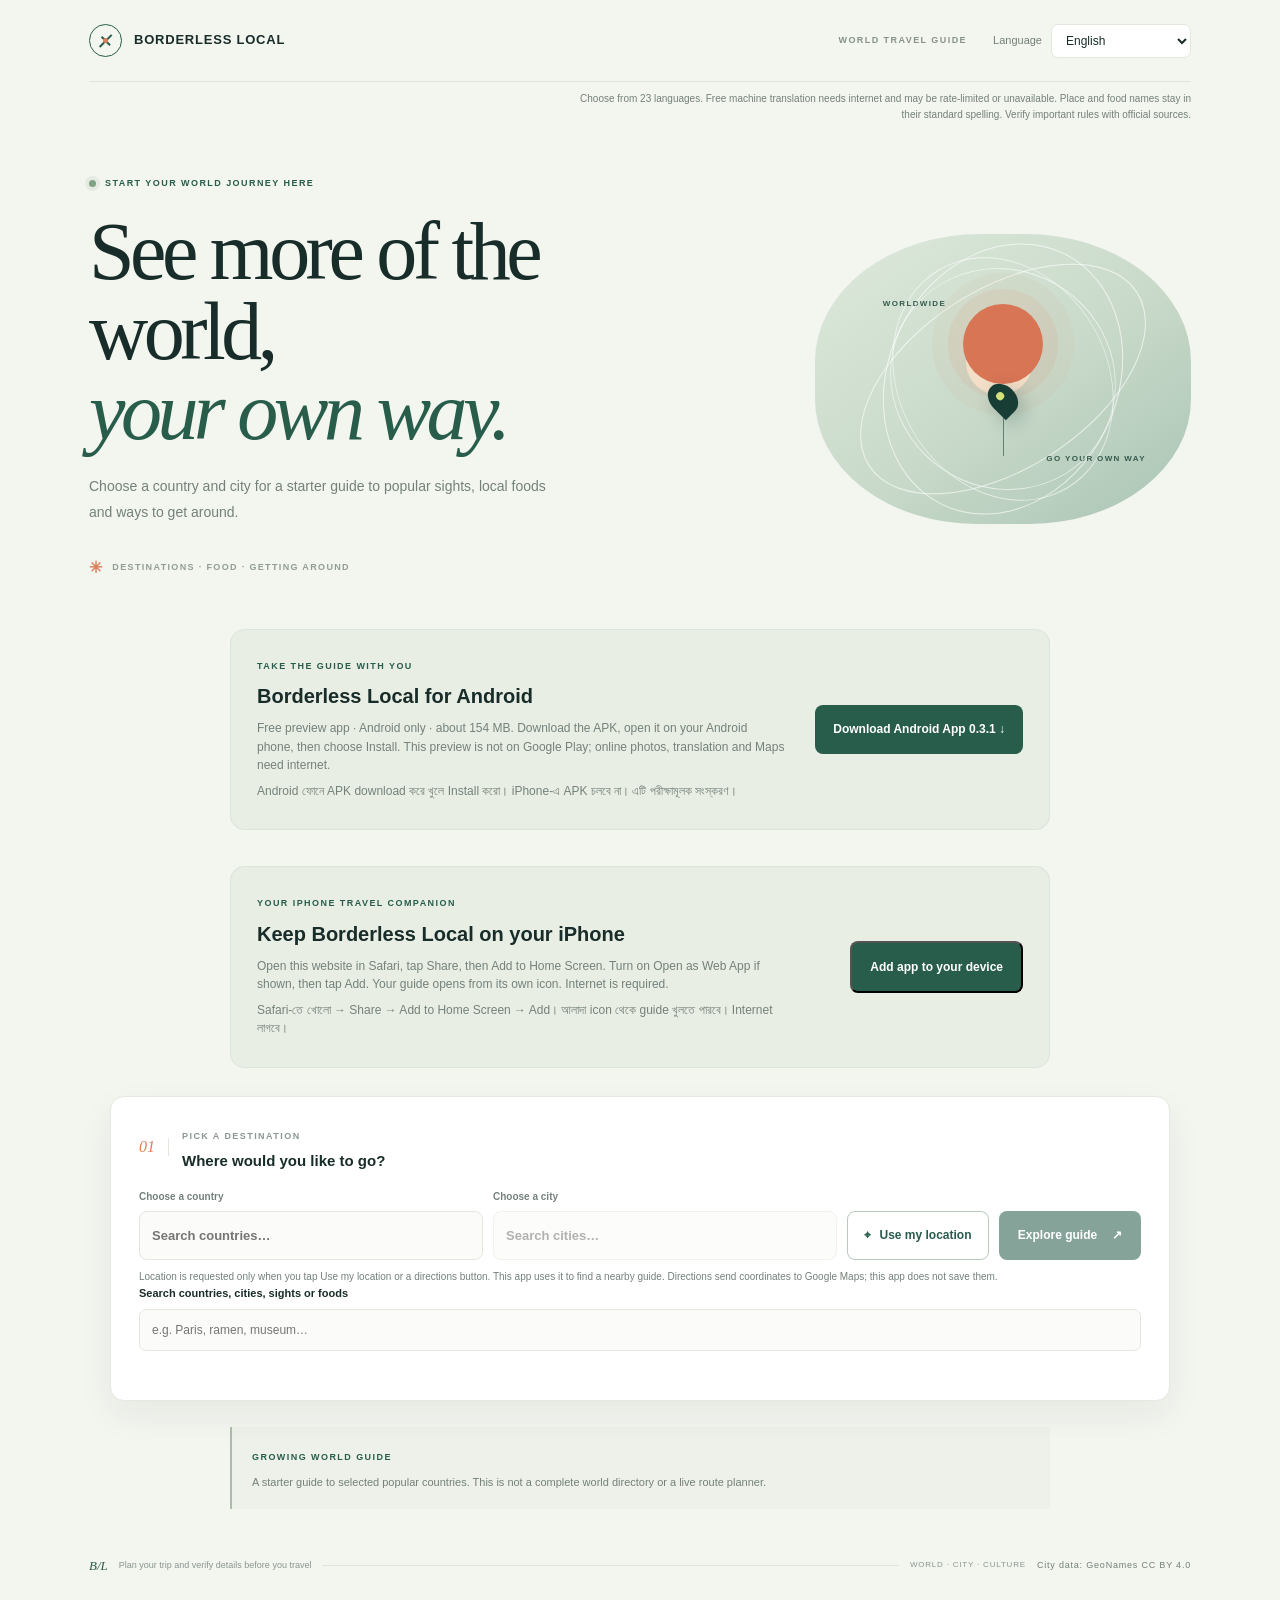
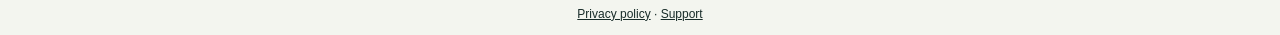
==== commit 242d2967: "Fix web app installation fallback and hidden state" ====
--- a/src/main/resources/web/index.html
+++ b/src/main/resources/web/index.html
@@ -6,7 +6,7 @@
   <meta name="theme-color" content="#f3f5ef">
   <meta name="description" content="Explore destination guides, local food, getting around and location-based directions around the world.">
   <title>Borderless Local — World Travel Guide</title>
-  <link rel="stylesheet" href="styles.css?v=local-guides-4">
+  <link rel="stylesheet" href="styles.css?v=install-fix-2">
   <script src="cities500.js?v=local-guides-4" defer></script>
   <script src="script.js?v=local-guides-4" defer></script>
   <link rel="manifest" href="manifest.webmanifest">
@@ -14,7 +14,7 @@
   <meta name="apple-mobile-web-app-capable" content="yes">
   <meta name="apple-mobile-web-app-title" content="Borderless Local">
   <meta name="apple-mobile-web-app-status-bar-style" content="default">
-  <script src="install.js" defer></script>
+  <script src="install.js?v=install-fix-2" defer></script>
 </head>
 <body>
   <main class="shell">
@@ -60,8 +60,8 @@
       <a class="android-download-button" href="https://github.com/mahbubhasanoly5-arch/borderless-local-assistant/releases/download/v0.3.1-preview/Borderless-Local-0.3.1-debug.apk">Download Android App 0.3.1 ↓</a>
     </section>
     <section class="android-download" aria-label="Use on iPhone">
-      <div><span class="eyebrow">YOUR IPHONE TRAVEL COMPANION</span><h2>Keep Borderless Local on your iPhone</h2><p>Open this website in Safari, tap Share, then Add to Home Screen. Turn on Open as Web App if shown, then tap Add. Your guide opens from its own icon. Internet is required.</p><p lang="bn">Safari-তে খোলো → Share → Add to Home Screen → Add। আলাদা icon থেকে guide খুলতে পারবে। Internet লাগবে।</p><p id="install-status" role="status" aria-live="polite"></p></div>
-      <button class="android-download-button" id="install-app" type="button" hidden>Install web app</button>
+      <div><span class="eyebrow">YOUR IPHONE TRAVEL COMPANION</span><h2>Keep Borderless Local on your iPhone</h2><p>Open this website in Safari, tap Share, then Add to Home Screen. Turn on Open as Web App if shown, then tap Add. Your guide opens from its own icon. Internet is required.</p><p lang="bn">Safari-তে খোলো → Share → Add to Home Screen → Add। আলাদা icon থেকে guide খুলতে পারবে। Internet লাগবে।</p><p id="install-status" class="no-translate" role="status" aria-live="polite"></p><p id="install-help" class="no-translate" tabindex="-1" hidden></p></div>
+      <button class="android-download-button no-translate" id="install-app" type="button" aria-controls="install-help" aria-expanded="false">Add app to your device</button>
     </section>
     <section class="search-panel picker" aria-label="Choose a destination">
       <div class="panel-heading"><span class="panel-number">01</span><div><span class="eyebrow" id="select-kicker">PICK A DESTINATION</span><h2 id="country-label">Where would you like to go?</h2></div></div>
--- a/src/main/resources/web/styles.css
+++ b/src/main/resources/web/styles.css
@@ -184,3 +184,6 @@
 @media(max-width:760px){.destination-row{grid-template-columns:1fr 1fr}.destination-row #location-button{grid-column:1}.destination-row #show-button{grid-column:2}.picker .destination-row button{min-width:0;width:100%;padding:0 8px}}
 @media(max-width:560px){.destination-row{grid-template-columns:1fr}.destination-row #location-button,.destination-row #show-button{grid-column:auto}.picker .destination-row button{height:46px}}
 @media(max-width:560px){.database-guide-columns{grid-template-columns:1fr;gap:0}}
+
+#install-app[hidden],#install-help[hidden]{display:none!important}
+#install-help{padding:14px 16px;background:#fff;border:1px solid #b7cbb8;border-radius:10px;line-height:1.7;font-size:14px;max-width:100%}#install-help:focus{outline:2px solid var(--green);outline-offset:3px}#install-app:disabled{opacity:.65;cursor:wait}
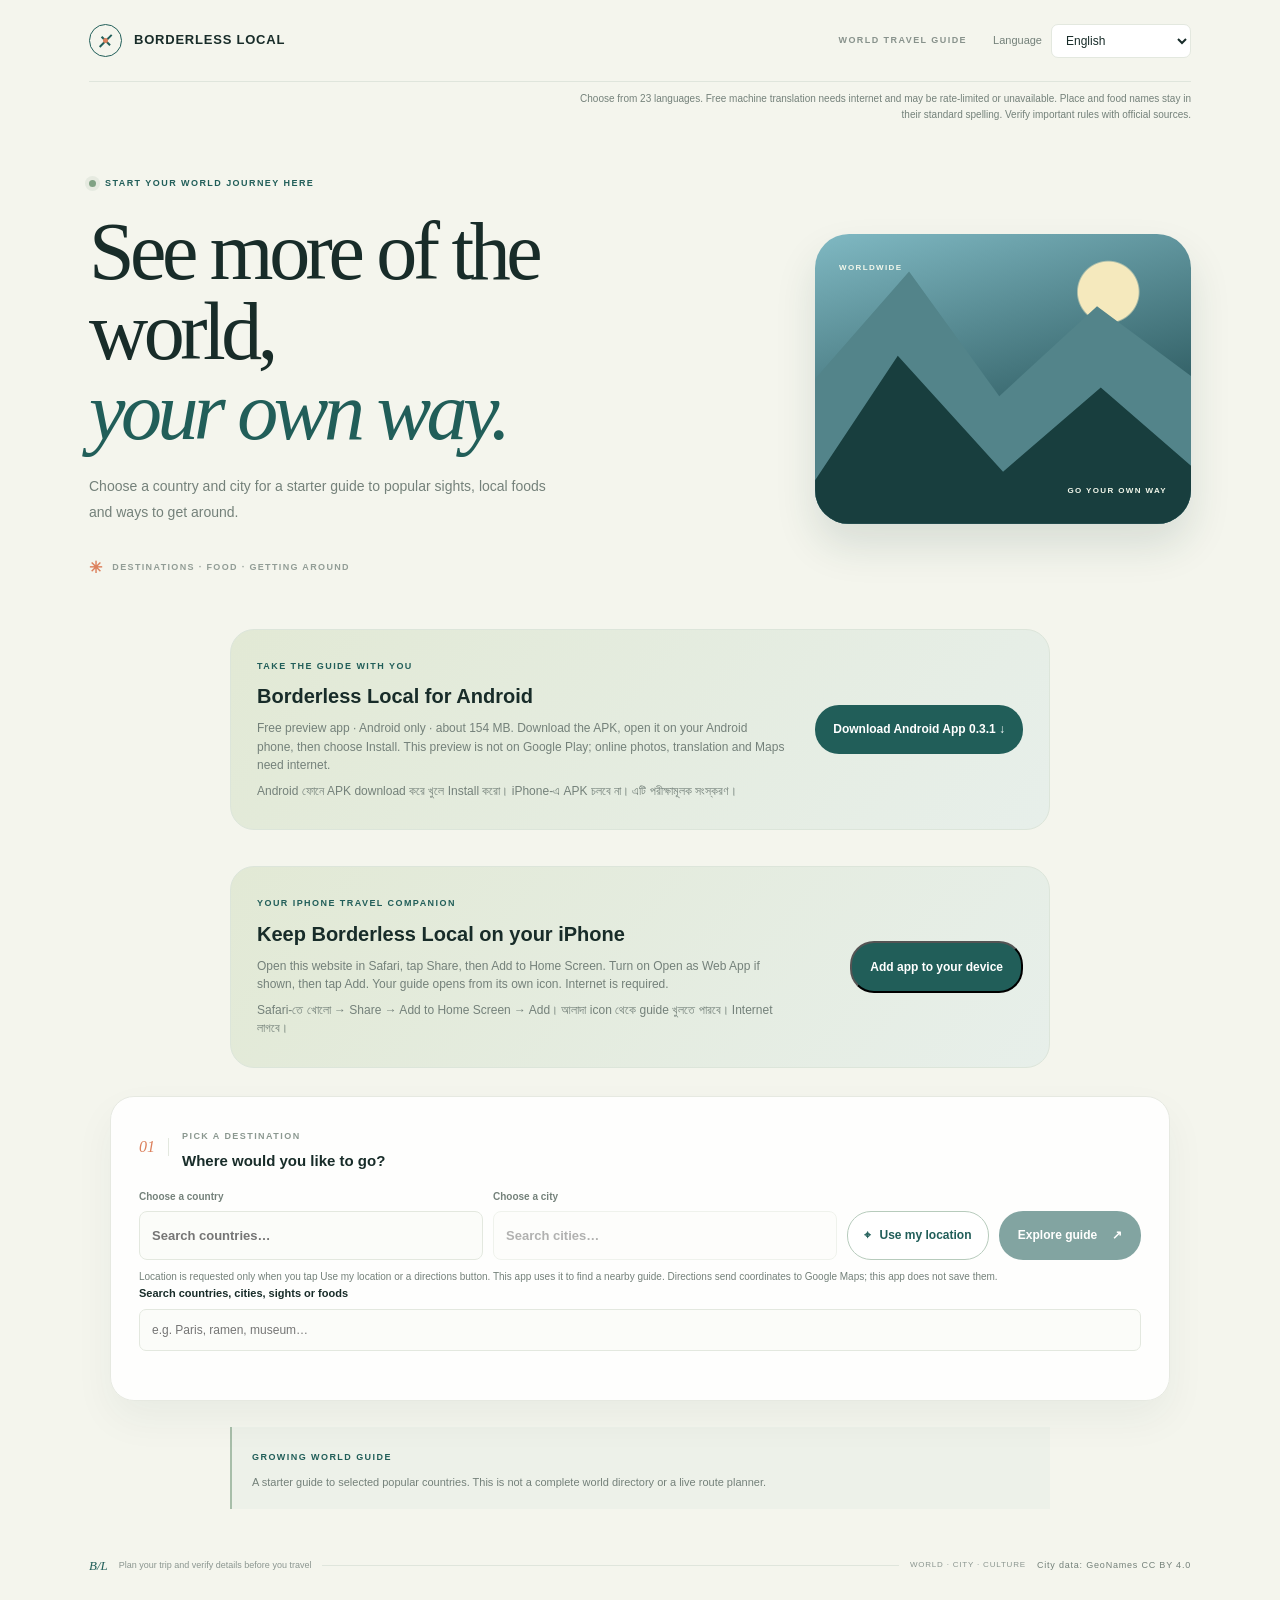
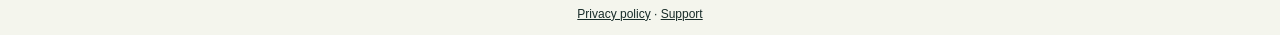
==== commit e10ae43f: "Refresh native travel design with scenic cover and glass destination cards" ====
--- a/src/main/resources/web/index.html
+++ b/src/main/resources/web/index.html
@@ -6,7 +6,7 @@
   <meta name="theme-color" content="#f3f5ef">
   <meta name="description" content="Explore destination guides, local food, getting around and location-based directions around the world.">
   <title>Borderless Local — World Travel Guide</title>
-  <link rel="stylesheet" href="styles.css?v=install-fix-2">
+  <link rel="stylesheet" href="styles.css?v=travel-092">
   <script src="cities500.js?v=local-guides-4" defer></script>
   <script src="script.js?v=local-guides-4" defer></script>
   <link rel="manifest" href="manifest.webmanifest">
--- a/src/main/resources/web/styles.css
+++ b/src/main/resources/web/styles.css
@@ -156,7 +156,7 @@
 .coverage-note p{margin:6px 0 0;color:var(--muted);font-size:11px;line-height:1.8}
 #search{margin-bottom:4px}
 @media(max-width:760px){.travel-grid{grid-template-columns:1fr 1fr}.destination-row{grid-template-columns:1fr 1fr}.destination-row button{grid-column:1/-1}.picker .destination-row button{width:100%}}
-@media(max-width:560px){.destination-row{grid-template-columns:1fr}.destination-row button{grid-column:auto}.picker .destination-row button{height:46px}.travel-grid{grid-template-columns:1fr}.result-heading{align-items:flex-start}.result-index{display:none}.coverage-note{padding:14px 16px}}
+@media(max-width:560px){.destination-row{grid-template-columns:1fr}.destination-row button{grid-column:auto}.picker .destination-row button{height:46px}.travel-grid{grid-template-columns:1fr}.result-heading{align-items:flex-start}.result-index{display:none}.coverage-note{padding:14px 16px}}
 @media(max-width:560px){.recommendation-image,.photo-fallback{height:190px}}
 .search-panel{max-width:1060px}
 .destination-row{grid-template-columns:minmax(0,1fr) minmax(0,1fr) auto auto}
@@ -182,8 +182,22 @@
 .geo-credit:hover{text-decoration:underline}
 @media(max-width:560px){.city-options-list{grid-template-columns:1fr 1fr;max-height:200px}.destination-field input[type=search]{font-size:16px}.city-picker{left:0;right:0}}
 @media(max-width:760px){.destination-row{grid-template-columns:1fr 1fr}.destination-row #location-button{grid-column:1}.destination-row #show-button{grid-column:2}.picker .destination-row button{min-width:0;width:100%;padding:0 8px}}
-@media(max-width:560px){.destination-row{grid-template-columns:1fr}.destination-row #location-button,.destination-row #show-button{grid-column:auto}.picker .destination-row button{height:46px}}
+@media(max-width:560px){.destination-row{grid-template-columns:1fr}.destination-row #location-button,.destination-row #show-button{grid-column:auto}.picker .destination-row button{height:46px}}
 @media(max-width:560px){.database-guide-columns{grid-template-columns:1fr;gap:0}}
 
 #install-app[hidden],#install-help[hidden]{display:none!important}
 #install-help{padding:14px 16px;background:#fff;border:1px solid #b7cbb8;border-radius:10px;line-height:1.7;font-size:14px;max-width:100%}#install-help:focus{outline:2px solid var(--green);outline-offset:3px}#install-app:disabled{opacity:.65;cursor:wait}
+
+/* Travel collection: coordinated with the native destination cards. */
+:root{--paper:#f4f5ed;--green:#215e59;--green-dark:#163f3b;--lime:#dbedb5}
+.hero-art{border-radius:34px;background:radial-gradient(circle at 78% 20%,#f5e9bd 0 8%,transparent 8.5%),linear-gradient(165deg,#80b9c3,#315f65 65%,#183e3e);box-shadow:0 22px 40px #163f3b20}
+.hero-art:before{inset:0;border:0;border-radius:0;background:#53848a;clip-path:polygon(0 50%,25% 13%,49% 56%,75% 25%,100% 49%,100% 100%,0 100%);transform:none}
+.hero-art:after{inset:0;border:0;border-radius:0;background:#183e3e;clip-path:polygon(0 85%,22% 42%,50% 82%,76% 53%,100% 80%,100% 100%,0 100%);transform:none}
+.art-orbit,.art-sun,.art-pin,.art-line{display:none}
+.art-label{z-index:1;color:#f2f7eb}.label-top{left:24px;top:28px}.label-bottom{right:24px;bottom:26px}
+.search-panel,.info-card,.android-download{border-radius:24px}
+.search-panel{background:#ffffffdc;backdrop-filter:blur(14px);box-shadow:0 18px 40px #163f3b0d}
+.android-download{background:linear-gradient(130deg,#e2e9d5,#e7efea)}
+.android-download-button,.picker button{border-radius:24px}
+button:focus-visible,a:focus-visible{outline:3px solid #a66a28;outline-offset:4px}
+@media(max-width:650px){.hero-art{border-radius:26px}.search-panel{border-radius:22px}}
